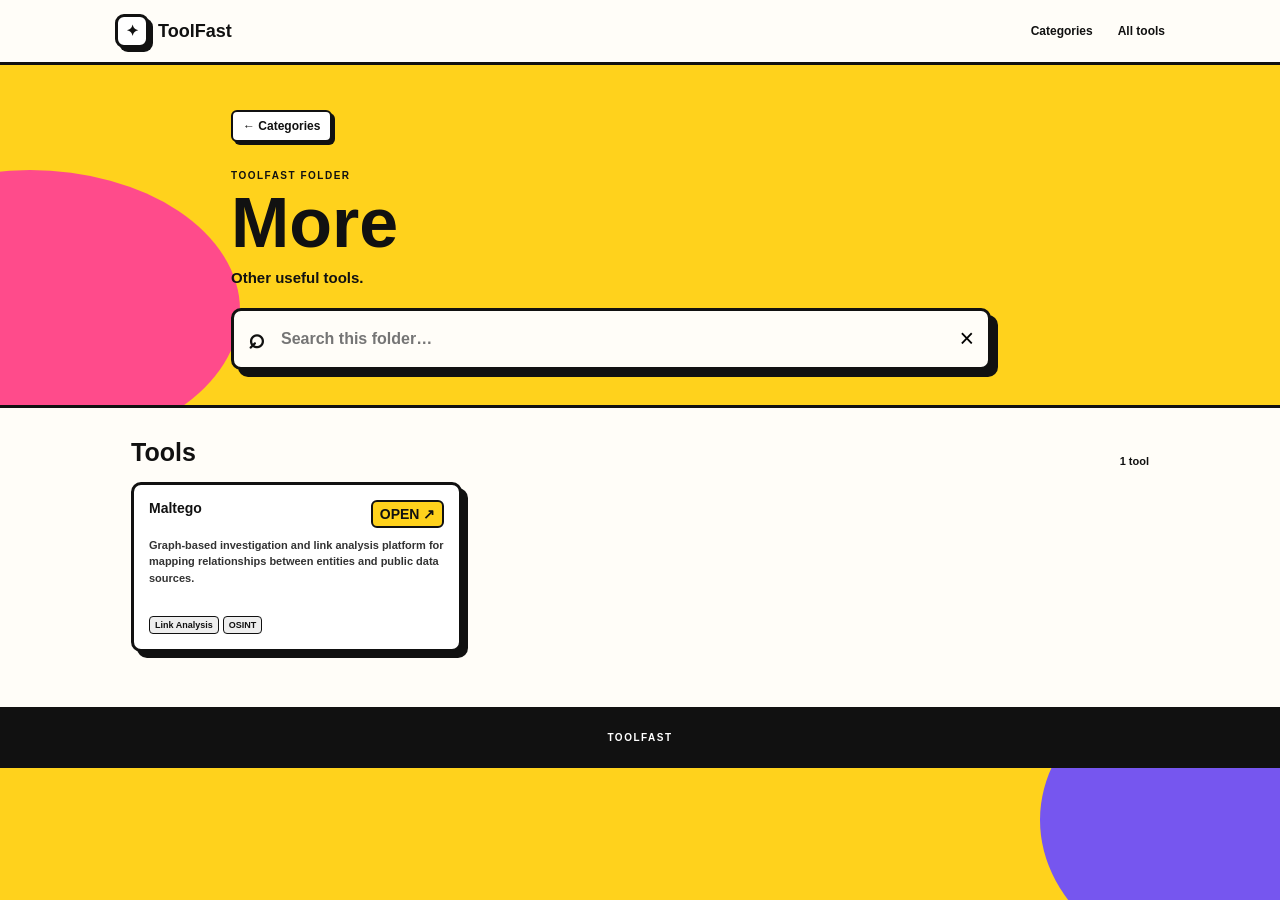
==== ai-tools.html @ 758dbca3 "Add direct AI Tools category page" ====
<!doctype html>
<html lang="en" data-category="AI Tools" data-color="#ff4b8b">
<head><meta charset="utf-8"><meta name="viewport" content="width=device-width,initial-scale=1"><meta name="theme-color" content="#ff4b8b"><title>ToolFast — AI Tools</title><link rel="stylesheet" href="styles.css"></head>
<body class="category-page" style="--folder-color:#ff4b8b">
<div class="bg pink"></div><div class="bg purple"></div>
<header><a class="brand" href="index.html"><span>✦</span><b>ToolFast</b></a><nav><a href="index.html#categories">Categories</a><a href="all-tools.html">All tools</a></nav><button id="menu" aria-label="Open menu">☰</button></header>
<main><section class="category-hero">
<a class="back" href="index.html#categories">← Categories</a><small>TOOLFAST FOLDER</small><h1 id="title">Loading…</h1><p id="desc"></p>
<div class="search"><b>⌕</b><input id="search" type="search" placeholder="Search this folder…"><button id="clear">×</button></div>
</section><section class="results"><div class="head"><h2>Tools</h2><span id="count">0 tools</span></div><div id="results" class="grid"></div><div id="empty" hidden><h3>No tools found</h3><p>Try another search.</p></div></section></main><footer>TOOLFAST</footer><script src="category.js"></script></body></html>
---- styles.css ----
*{box-sizing:border-box}html{scroll-behavior:smooth}:root{--y:#ffd21c;--p:#ff4b8b;--v:#7656ef;--g:#55d94b;--ink:#111;--paper:#fffdf8}body{margin:0;background:var(--y);color:var(--ink);font:600 15px Arial,sans-serif}.bg{position:fixed;z-index:-1;border-radius:50%;pointer-events:none}.pink{width:420px;height:280px;background:var(--p);left:-180px;top:170px}.purple{width:420px;height:320px;background:var(--v);right:-180px;bottom:-80px}header{height:65px;background:var(--paper);border-bottom:3px solid var(--ink);display:flex;align-items:center;justify-content:space-between;padding:0 max(16px,calc((100% - 1050px)/2));position:sticky;top:0;z-index:10}.brand{display:flex;gap:9px;align-items:center;text-decoration:none;color:#111}.brand span{display:grid;place-items:center;width:34px;height:34px;border:3px solid #111;border-radius:9px;box-shadow:4px 4px #111;background:#fff}.brand b{font-size:18px}nav{display:flex;gap:25px}nav a{color:#111;text-decoration:none;font-size:12px}header>button{display:none}.mobile-menu{display:none}.hero{max-width:850px;margin:auto;padding:60px 16px 40px}.hero small{font-size:10px;letter-spacing:.16em}.hero h1{font-size:clamp(48px,9vw,76px);line-height:.92;letter-spacing:-.06em;margin:10px 0 16px;font-weight:900}.hero mark{background:#111;color:#fff;padding:0 8px}.hero p{margin:0 0 24px}.search{height:62px;max-width:760px;background:var(--paper);border:3px solid #111;box-shadow:7px 7px #111;border-radius:10px;display:flex;align-items:center}.search>b{font-size:28px;padding:0 14px}.search input{flex:1;min-width:0;border:0;outline:0;background:none;font-size:16px;font-weight:600}.search button{border:0;background:none;font-size:25px;padding:0 14px}.quick{display:flex;gap:8px;flex-wrap:wrap;margin-top:15px}.quick button,.active-btn{background:var(--paper);border:2px solid #111;border-radius:7px;padding:7px 11px;box-shadow:3px 3px #111;font-size:11px}.quick button:active{transform:translate(2px,2px);box-shadow:1px 1px #111}#categories{max-width:1050px;margin:auto;padding:25px 16px 55px}.head{display:flex;justify-content:space-between;align-items:end;margin-bottom:15px}.head h2{margin:0;font-size:25px;font-weight:900}.head span{font-size:11px}.cats{display:grid;grid-template-columns:repeat(4,1fr);gap:12px}.cat{position:relative;text-align:left;background:var(--paper);border:3px solid #111;border-radius:11px;padding:13px;min-height:120px;box-shadow:6px 6px #111}.cat:before{content:"";position:absolute;left:8px;right:8px;top:-11px;height:14px;background:var(--c);border:3px solid #111;border-bottom:0;border-radius:8px 8px 0 0}.cat:hover{transform:translateY(-3px)}.ico{width:37px;height:37px;background:var(--c);border:2px solid #111;border-radius:7px;display:grid;place-items:center;box-shadow:3px 3px #111}.cat b{display:block;font-size:12px;margin-top:13px}.cat span{display:block;font-size:10px;color:#555;margin-top:3px}.results{background:var(--paper);border-top:3px solid #111;padding:30px max(16px,calc((100% - 1018px)/2)) 55px}.grid{display:grid;grid-template-columns:repeat(3,1fr);gap:12px}.tool{background:#fff;border:3px solid #111;border-radius:10px;padding:15px;min-height:170px;box-shadow:6px 6px #111;display:flex;flex-direction:column}.tooltop{display:flex;justify-content:space-between;gap:7px}.tool a{color:#111;text-decoration:none;font-weight:900;font-size:14px}.open{background:var(--y);border:2px solid #111;border-radius:6px;padding:4px 7px;font-size:9px}.tool p{font-size:11px;line-height:1.5;color:#333;margin:9px 0}.tags{margin-top:auto;display:flex;gap:4px;flex-wrap:wrap}.tag{font-size:9px;background:#eee;border:1px solid #111;border-radius:4px;padding:3px 5px}.active{margin:-5px 0 15px}.active-btn{background:#b7e92d}#empty{text-align:center;border:3px solid #111;padding:45px;background:#fff;box-shadow:6px 6px #111}#empty button{background:var(--y);border:2px solid #111;padding:8px;font-weight:800}footer{text-align:center;background:#111;color:#fff;padding:25px;font-size:10px;letter-spacing:.15em}@media(max-width:850px){.cats{grid-template-columns:repeat(3,1fr)}.grid{grid-template-columns:repeat(2,1fr)}}@media(max-width:620px){header{height:58px;position:sticky;padding:0 14px}nav{display:none}header>button{display:block;position:relative;z-index:12;background:#fff;border:3px solid #111;box-shadow:3px 3px #111;border-radius:7px;padding:7px 10px}.mobile-menu{position:absolute;right:14px;top:64px;background:var(--paper);border:3px solid #111;box-shadow:5px 5px #111;border-radius:9px;padding:8px;display:none;flex-direction:column;gap:2px;min-width:150px;z-index:30}.mobile-menu.open{display:flex}.mobile-menu a{padding:10px;color:#111;text-decoration:none;font-size:13px;border-radius:5px}.mobile-menu a:active{background:var(--y)}.hero{padding:45px 14px 34px}.hero h1{font-size:48px}.hero p{font-size:13px}.search{height:57px}.search input{font-size:14px}.quick{gap:6px}#categories{padding:23px 14px 45px}.cats{grid-template-columns:repeat(2,1fr);gap:11px}.loading{grid-column:1/-1;text-align:center;padding:35px;background:var(--paper);border:3px solid #111;box-shadow:5px 5px #111;border-radius:10px;font-size:13px}.cat{min-height:108px;padding:11px;box-shadow:5px 5px #111}.cat b{font-size:11px;margin-top:11px}.results{padding:25px 14px 45px}.grid{grid-template-columns:1fr;gap:12px}.tool{min-height:150px}.bg{opacity:.8}.pink{width:250px;height:180px;left:-150px}.purple{width:250px;height:200px;right:-150px}}@media(max-width:370px){.cats{grid-template-columns:1fr}.hero h1{font-size:43px}}.cat{display:block;color:inherit;text-decoration:none;cursor:pointer}.category-hero{max-width:850px;margin:auto;padding:45px 16px 35px}.back{display:inline-block;color:#111;text-decoration:none;font-size:12px;margin-bottom:28px;border:2px solid #111;padding:7px 10px;background:#fff;box-shadow:3px 3px #111;border-radius:6px}.category-hero small{display:block;font-size:10px;letter-spacing:.15em}.category-hero h1{font-size:clamp(42px,8vw,70px);line-height:.95;margin:9px 0 12px;font-weight:900}.category-hero p{margin:0 0 22px}@media(max-width:620px){.category-hero{padding:35px 14px 28px}.category-hero h1{font-size:45px}}
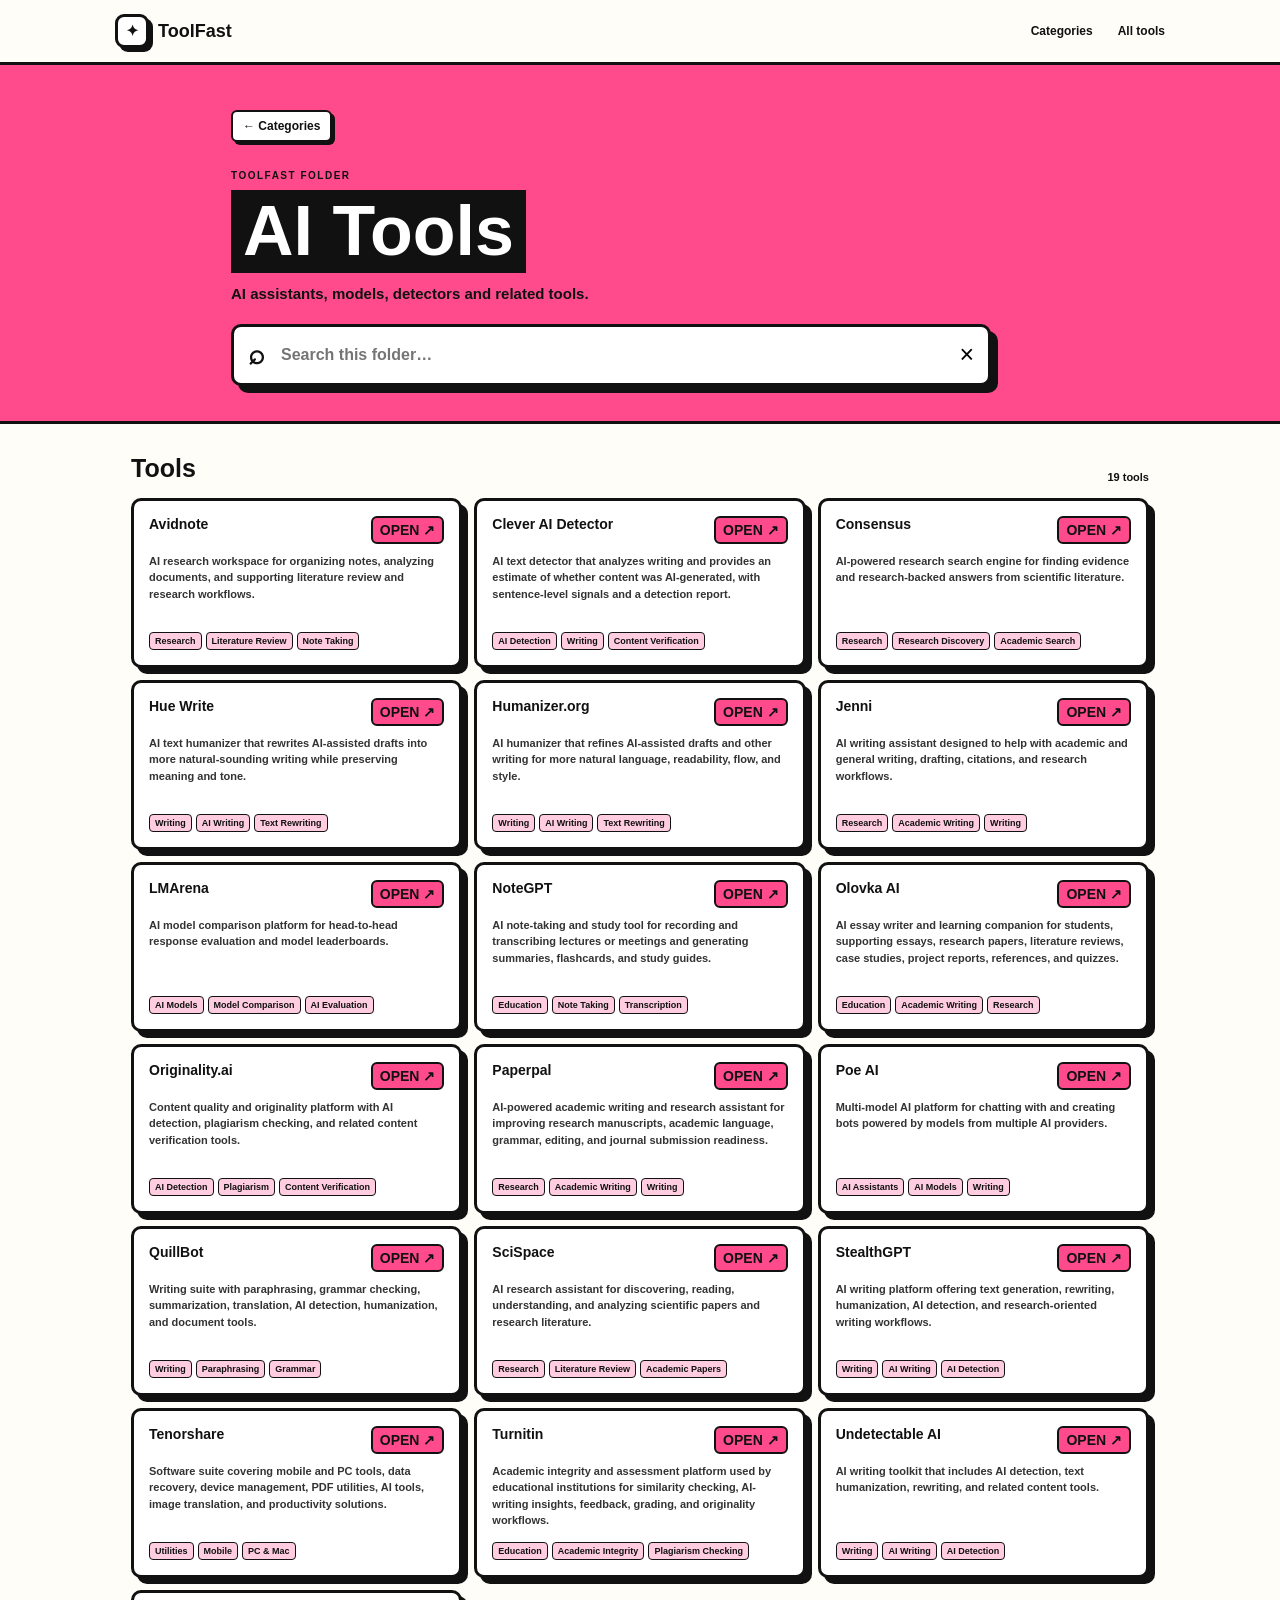
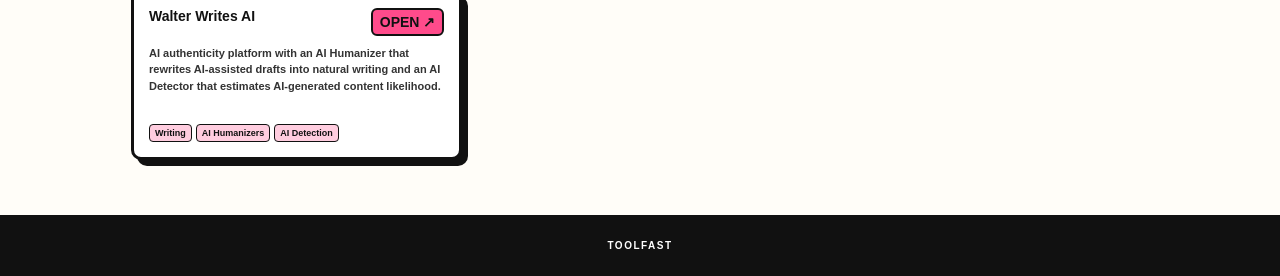
==== commit 151972a9: "Refresh category script cache" ====
--- a/ai-tools.html
+++ b/ai-tools.html
@@ -7,4 +7,4 @@
 <main><section class="category-hero">
 <a class="back" href="index.html#categories">← Categories</a><small>TOOLFAST FOLDER</small><h1 id="title">Loading…</h1><p id="desc"></p>
 <div class="search"><b>⌕</b><input id="search" type="search" placeholder="Search this folder…"><button id="clear">×</button></div>
-</section><section class="results"><div class="head"><h2>Tools</h2><span id="count">0 tools</span></div><div id="results" class="grid"></div><div id="empty" hidden><h3>No tools found</h3><p>Try another search.</p></div></section></main><footer>TOOLFAST</footer><script src="category.js"></script></body></html>+</section><section class="results"><div class="head"><h2>Tools</h2><span id="count">0 tools</span></div><div id="results" class="grid"></div><div id="empty" hidden><h3>No tools found</h3><p>Try another search.</p></div></section></main><footer>TOOLFAST</footer><script src="category.js?v=20260920"></script></body></html>
--- a/styles.css
+++ b/styles.css
@@ -1 +1,12 @@
-*{box-sizing:border-box}html{scroll-behavior:smooth}:root{--y:#ffd21c;--p:#ff4b8b;--v:#7656ef;--g:#55d94b;--ink:#111;--paper:#fffdf8}body{margin:0;background:var(--y);color:var(--ink);font:600 15px Arial,sans-serif}.bg{position:fixed;z-index:-1;border-radius:50%;pointer-events:none}.pink{width:420px;height:280px;background:var(--p);left:-180px;top:170px}.purple{width:420px;height:320px;background:var(--v);right:-180px;bottom:-80px}header{height:65px;background:var(--paper);border-bottom:3px solid var(--ink);display:flex;align-items:center;justify-content:space-between;padding:0 max(16px,calc((100% - 1050px)/2));position:sticky;top:0;z-index:10}.brand{display:flex;gap:9px;align-items:center;text-decoration:none;color:#111}.brand span{display:grid;place-items:center;width:34px;height:34px;border:3px solid #111;border-radius:9px;box-shadow:4px 4px #111;background:#fff}.brand b{font-size:18px}nav{display:flex;gap:25px}nav a{color:#111;text-decoration:none;font-size:12px}header>button{display:none}.mobile-menu{display:none}.hero{max-width:850px;margin:auto;padding:60px 16px 40px}.hero small{font-size:10px;letter-spacing:.16em}.hero h1{font-size:clamp(48px,9vw,76px);line-height:.92;letter-spacing:-.06em;margin:10px 0 16px;font-weight:900}.hero mark{background:#111;color:#fff;padding:0 8px}.hero p{margin:0 0 24px}.search{height:62px;max-width:760px;background:var(--paper);border:3px solid #111;box-shadow:7px 7px #111;border-radius:10px;display:flex;align-items:center}.search>b{font-size:28px;padding:0 14px}.search input{flex:1;min-width:0;border:0;outline:0;background:none;font-size:16px;font-weight:600}.search button{border:0;background:none;font-size:25px;padding:0 14px}.quick{display:flex;gap:8px;flex-wrap:wrap;margin-top:15px}.quick button,.active-btn{background:var(--paper);border:2px solid #111;border-radius:7px;padding:7px 11px;box-shadow:3px 3px #111;font-size:11px}.quick button:active{transform:translate(2px,2px);box-shadow:1px 1px #111}#categories{max-width:1050px;margin:auto;padding:25px 16px 55px}.head{display:flex;justify-content:space-between;align-items:end;margin-bottom:15px}.head h2{margin:0;font-size:25px;font-weight:900}.head span{font-size:11px}.cats{display:grid;grid-template-columns:repeat(4,1fr);gap:12px}.cat{position:relative;text-align:left;background:var(--paper);border:3px solid #111;border-radius:11px;padding:13px;min-height:120px;box-shadow:6px 6px #111}.cat:before{content:"";position:absolute;left:8px;right:8px;top:-11px;height:14px;background:var(--c);border:3px solid #111;border-bottom:0;border-radius:8px 8px 0 0}.cat:hover{transform:translateY(-3px)}.ico{width:37px;height:37px;background:var(--c);border:2px solid #111;border-radius:7px;display:grid;place-items:center;box-shadow:3px 3px #111}.cat b{display:block;font-size:12px;margin-top:13px}.cat span{display:block;font-size:10px;color:#555;margin-top:3px}.results{background:var(--paper);border-top:3px solid #111;padding:30px max(16px,calc((100% - 1018px)/2)) 55px}.grid{display:grid;grid-template-columns:repeat(3,1fr);gap:12px}.tool{background:#fff;border:3px solid #111;border-radius:10px;padding:15px;min-height:170px;box-shadow:6px 6px #111;display:flex;flex-direction:column}.tooltop{display:flex;justify-content:space-between;gap:7px}.tool a{color:#111;text-decoration:none;font-weight:900;font-size:14px}.open{background:var(--y);border:2px solid #111;border-radius:6px;padding:4px 7px;font-size:9px}.tool p{font-size:11px;line-height:1.5;color:#333;margin:9px 0}.tags{margin-top:auto;display:flex;gap:4px;flex-wrap:wrap}.tag{font-size:9px;background:#eee;border:1px solid #111;border-radius:4px;padding:3px 5px}.active{margin:-5px 0 15px}.active-btn{background:#b7e92d}#empty{text-align:center;border:3px solid #111;padding:45px;background:#fff;box-shadow:6px 6px #111}#empty button{background:var(--y);border:2px solid #111;padding:8px;font-weight:800}footer{text-align:center;background:#111;color:#fff;padding:25px;font-size:10px;letter-spacing:.15em}@media(max-width:850px){.cats{grid-template-columns:repeat(3,1fr)}.grid{grid-template-columns:repeat(2,1fr)}}@media(max-width:620px){header{height:58px;position:sticky;padding:0 14px}nav{display:none}header>button{display:block;position:relative;z-index:12;background:#fff;border:3px solid #111;box-shadow:3px 3px #111;border-radius:7px;padding:7px 10px}.mobile-menu{position:absolute;right:14px;top:64px;background:var(--paper);border:3px solid #111;box-shadow:5px 5px #111;border-radius:9px;padding:8px;display:none;flex-direction:column;gap:2px;min-width:150px;z-index:30}.mobile-menu.open{display:flex}.mobile-menu a{padding:10px;color:#111;text-decoration:none;font-size:13px;border-radius:5px}.mobile-menu a:active{background:var(--y)}.hero{padding:45px 14px 34px}.hero h1{font-size:48px}.hero p{font-size:13px}.search{height:57px}.search input{font-size:14px}.quick{gap:6px}#categories{padding:23px 14px 45px}.cats{grid-template-columns:repeat(2,1fr);gap:11px}.loading{grid-column:1/-1;text-align:center;padding:35px;background:var(--paper);border:3px solid #111;box-shadow:5px 5px #111;border-radius:10px;font-size:13px}.cat{min-height:108px;padding:11px;box-shadow:5px 5px #111}.cat b{font-size:11px;margin-top:11px}.results{padding:25px 14px 45px}.grid{grid-template-columns:1fr;gap:12px}.tool{min-height:150px}.bg{opacity:.8}.pink{width:250px;height:180px;left:-150px}.purple{width:250px;height:200px;right:-150px}}@media(max-width:370px){.cats{grid-template-columns:1fr}.hero h1{font-size:43px}}.cat{display:block;color:inherit;text-decoration:none;cursor:pointer}.category-hero{max-width:850px;margin:auto;padding:45px 16px 35px}.back{display:inline-block;color:#111;text-decoration:none;font-size:12px;margin-bottom:28px;border:2px solid #111;padding:7px 10px;background:#fff;box-shadow:3px 3px #111;border-radius:6px}.category-hero small{display:block;font-size:10px;letter-spacing:.15em}.category-hero h1{font-size:clamp(42px,8vw,70px);line-height:.95;margin:9px 0 12px;font-weight:900}.category-hero p{margin:0 0 22px}@media(max-width:620px){.category-hero{padding:35px 14px 28px}.category-hero h1{font-size:45px}}+*{box-sizing:border-box}html{scroll-behavior:smooth}:root{--y:#ffd21c;--p:#ff4b8b;--v:#7656ef;--g:#55d94b;--ink:#111;--paper:#fffdf8}body{margin:0;background:var(--y);color:var(--ink);font:600 15px Arial,sans-serif}.bg{position:fixed;z-index:-1;border-radius:50%;pointer-events:none}.pink{width:420px;height:280px;background:var(--p);left:-180px;top:170px}.purple{width:420px;height:320px;background:var(--v);right:-180px;bottom:-80px}header{height:65px;background:var(--paper);border-bottom:3px solid var(--ink);display:flex;align-items:center;justify-content:space-between;padding:0 max(16px,calc((100% - 1050px)/2));position:sticky;top:0;z-index:10}.brand{display:flex;gap:9px;align-items:center;text-decoration:none;color:#111}.brand span{display:grid;place-items:center;width:34px;height:34px;border:3px solid #111;border-radius:9px;box-shadow:4px 4px #111;background:#fff}.brand b{font-size:18px}nav{display:flex;gap:25px}nav a{color:#111;text-decoration:none;font-size:12px}header>button{display:none}.mobile-menu{display:none}.hero{max-width:850px;margin:auto;padding:60px 16px 40px}.hero small{font-size:10px;letter-spacing:.16em}.hero h1{font-size:clamp(48px,9vw,76px);line-height:.92;letter-spacing:-.06em;margin:10px 0 16px;font-weight:900}.hero mark{background:#111;color:#fff;padding:0 8px}.hero p{margin:0 0 24px}.search{height:62px;max-width:760px;background:var(--paper);border:3px solid #111;box-shadow:7px 7px #111;border-radius:10px;display:flex;align-items:center}.search>b{font-size:28px;padding:0 14px}.search input{flex:1;min-width:0;border:0;outline:0;background:none;font-size:16px;font-weight:600}.search button{border:0;background:none;font-size:25px;padding:0 14px}.quick{display:flex;gap:8px;flex-wrap:wrap;margin-top:15px}.quick button,.active-btn{background:var(--paper);border:2px solid #111;border-radius:7px;padding:7px 11px;box-shadow:3px 3px #111;font-size:11px}.quick button:active{transform:translate(2px,2px);box-shadow:1px 1px #111}#categories{max-width:1050px;margin:auto;padding:25px 16px 55px}.head{display:flex;justify-content:space-between;align-items:end;margin-bottom:15px}.head h2{margin:0;font-size:25px;font-weight:900}.head span{font-size:11px}.cats{display:grid;grid-template-columns:repeat(4,1fr);gap:12px}.cat{position:relative;text-align:left;background:var(--paper);border:3px solid #111;border-radius:11px;padding:13px;min-height:120px;box-shadow:6px 6px #111}.cat:before{content:"";position:absolute;left:8px;right:8px;top:-11px;height:14px;background:var(--c);border:3px solid #111;border-bottom:0;border-radius:8px 8px 0 0}.cat:hover{transform:translateY(-3px)}.ico{width:37px;height:37px;background:var(--c);border:2px solid #111;border-radius:7px;display:grid;place-items:center;box-shadow:3px 3px #111}.cat b{display:block;font-size:12px;margin-top:13px}.cat span{display:block;font-size:10px;color:#555;margin-top:3px}.results{background:var(--paper);border-top:3px solid #111;padding:30px max(16px,calc((100% - 1018px)/2)) 55px}.grid{display:grid;grid-template-columns:repeat(3,1fr);gap:12px}.tool{background:#fff;border:3px solid #111;border-radius:10px;padding:15px;min-height:170px;box-shadow:6px 6px #111;display:flex;flex-direction:column}.tooltop{display:flex;justify-content:space-between;gap:7px}.tool a{color:#111;text-decoration:none;font-weight:900;font-size:14px}.open{background:var(--y);border:2px solid #111;border-radius:6px;padding:4px 7px;font-size:9px}.tool p{font-size:11px;line-height:1.5;color:#333;margin:9px 0}.tags{margin-top:auto;display:flex;gap:4px;flex-wrap:wrap}.tag{font-size:9px;background:#eee;border:1px solid #111;border-radius:4px;padding:3px 5px}.active{margin:-5px 0 15px}.active-btn{background:#b7e92d}#empty{text-align:center;border:3px solid #111;padding:45px;background:#fff;box-shadow:6px 6px #111}#empty button{background:var(--y);border:2px solid #111;padding:8px;font-weight:800}footer{text-align:center;background:#111;color:#fff;padding:25px;font-size:10px;letter-spacing:.15em}@media(max-width:850px){.cats{grid-template-columns:repeat(3,1fr)}.grid{grid-template-columns:repeat(2,1fr)}}@media(max-width:620px){header{height:58px;position:sticky;padding:0 14px}nav{display:none}header>button{display:block;position:relative;z-index:12;background:#fff;border:3px solid #111;box-shadow:3px 3px #111;border-radius:7px;padding:7px 10px}.mobile-menu{position:absolute;right:14px;top:64px;background:var(--paper);border:3px solid #111;box-shadow:5px 5px #111;border-radius:9px;padding:8px;display:none;flex-direction:column;gap:2px;min-width:150px;z-index:30}.mobile-menu.open{display:flex}.mobile-menu a{padding:10px;color:#111;text-decoration:none;font-size:13px;border-radius:5px}.mobile-menu a:active{background:var(--y)}.hero{padding:45px 14px 34px}.hero h1{font-size:48px}.hero p{font-size:13px}.search{height:57px}.search input{font-size:14px}.quick{gap:6px}#categories{padding:23px 14px 45px}.cats{grid-template-columns:repeat(2,1fr);gap:11px}.loading{grid-column:1/-1;text-align:center;padding:35px;background:var(--paper);border:3px solid #111;box-shadow:5px 5px #111;border-radius:10px;font-size:13px}.cat{min-height:108px;padding:11px;box-shadow:5px 5px #111}.cat b{font-size:11px;margin-top:11px}.results{padding:25px 14px 45px}.grid{grid-template-columns:1fr;gap:12px}.tool{min-height:150px}.bg{opacity:.8}.pink{width:250px;height:180px;left:-150px}.purple{width:250px;height:200px;right:-150px}}@media(max-width:370px){.cats{grid-template-columns:1fr}.hero h1{font-size:43px}}.cat{display:block;color:inherit;text-decoration:none;cursor:pointer}.category-hero{max-width:850px;margin:auto;padding:45px 16px 35px}.back{display:inline-block;color:#111;text-decoration:none;font-size:12px;margin-bottom:28px;border:2px solid #111;padding:7px 10px;background:#fff;box-shadow:3px 3px #111;border-radius:6px}.category-hero small{display:block;font-size:10px;letter-spacing:.15em}.category-hero h1{font-size:clamp(42px,8vw,70px);line-height:.95;margin:9px 0 12px;font-weight:900}.category-hero p{margin:0 0 22px}@media(max-width:620px){.category-hero{padding:35px 14px 28px}.category-hero h1{font-size:45px}}
+/* Direct folder pages */
+.category-page{background:var(--folder-color,#ffd21c)}
+.category-page .bg.pink{background:var(--folder-color,#ffd21c)}
+.category-page .bg.purple{background:color-mix(in srgb,var(--folder-color,#ffd21c) 65%,#fff)}
+.category-page .category-hero{background:transparent}
+.category-page .category-hero h1{display:inline-block;background:#111;color:#fff;padding:8px 12px;box-decoration-break:clone;-webkit-box-decoration-break:clone}
+.category-page .search{background:#fff}
+.category-page .open{background:var(--folder-color,#ffd21c)}
+.category-page .tag{background:color-mix(in srgb,var(--folder-color,#ffd21c) 28%,#fff)}
+.category-page .results{background:var(--paper)}
+.category-page .back{background:#fff}
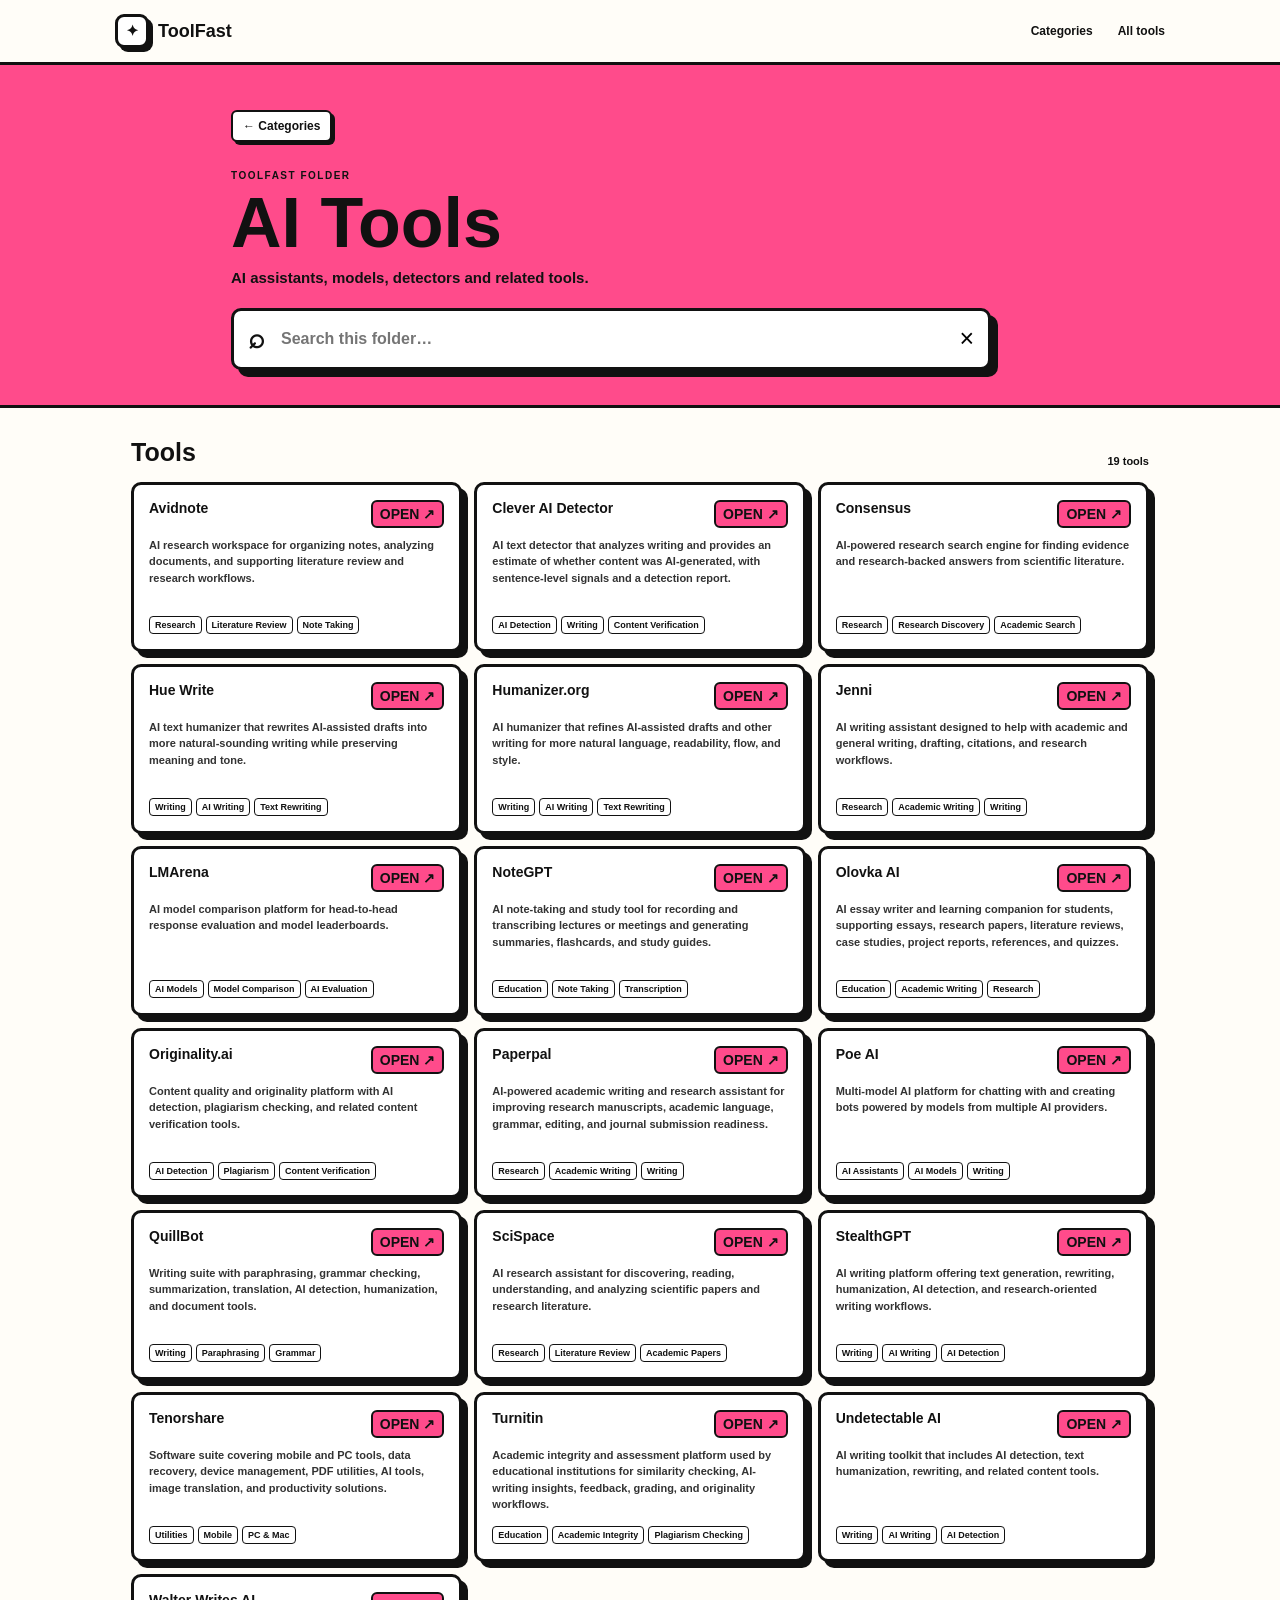
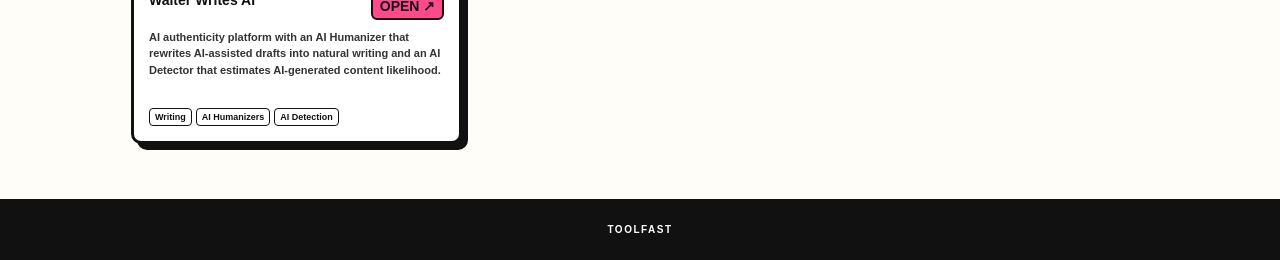
==== commit af19b2f0: "Force refresh category page styles" ====
--- a/ai-tools.html
+++ b/ai-tools.html
@@ -1,6 +1,6 @@
 <!doctype html>
 <html lang="en" data-category="AI Tools" data-color="#ff4b8b">
-<head><meta charset="utf-8"><meta name="viewport" content="width=device-width,initial-scale=1"><meta name="theme-color" content="#ff4b8b"><title>ToolFast — AI Tools</title><link rel="stylesheet" href="styles.css"></head>
+<head><meta charset="utf-8"><meta name="viewport" content="width=device-width,initial-scale=1"><meta name="theme-color" content="#ff4b8b"><title>ToolFast — AI Tools</title><link rel="stylesheet" href="styles.css?v=20260920-2"></head>
 <body class="category-page" style="--folder-color:#ff4b8b">
 <div class="bg pink"></div><div class="bg purple"></div>
 <header><a class="brand" href="index.html"><span>✦</span><b>ToolFast</b></a><nav><a href="index.html#categories">Categories</a><a href="all-tools.html">All tools</a></nav><button id="menu" aria-label="Open menu">☰</button></header>
--- a/styles.css
+++ b/styles.css
@@ -1,12 +1,36 @@
 *{box-sizing:border-box}html{scroll-behavior:smooth}:root{--y:#ffd21c;--p:#ff4b8b;--v:#7656ef;--g:#55d94b;--ink:#111;--paper:#fffdf8}body{margin:0;background:var(--y);color:var(--ink);font:600 15px Arial,sans-serif}.bg{position:fixed;z-index:-1;border-radius:50%;pointer-events:none}.pink{width:420px;height:280px;background:var(--p);left:-180px;top:170px}.purple{width:420px;height:320px;background:var(--v);right:-180px;bottom:-80px}header{height:65px;background:var(--paper);border-bottom:3px solid var(--ink);display:flex;align-items:center;justify-content:space-between;padding:0 max(16px,calc((100% - 1050px)/2));position:sticky;top:0;z-index:10}.brand{display:flex;gap:9px;align-items:center;text-decoration:none;color:#111}.brand span{display:grid;place-items:center;width:34px;height:34px;border:3px solid #111;border-radius:9px;box-shadow:4px 4px #111;background:#fff}.brand b{font-size:18px}nav{display:flex;gap:25px}nav a{color:#111;text-decoration:none;font-size:12px}header>button{display:none}.mobile-menu{display:none}.hero{max-width:850px;margin:auto;padding:60px 16px 40px}.hero small{font-size:10px;letter-spacing:.16em}.hero h1{font-size:clamp(48px,9vw,76px);line-height:.92;letter-spacing:-.06em;margin:10px 0 16px;font-weight:900}.hero mark{background:#111;color:#fff;padding:0 8px}.hero p{margin:0 0 24px}.search{height:62px;max-width:760px;background:var(--paper);border:3px solid #111;box-shadow:7px 7px #111;border-radius:10px;display:flex;align-items:center}.search>b{font-size:28px;padding:0 14px}.search input{flex:1;min-width:0;border:0;outline:0;background:none;font-size:16px;font-weight:600}.search button{border:0;background:none;font-size:25px;padding:0 14px}.quick{display:flex;gap:8px;flex-wrap:wrap;margin-top:15px}.quick button,.active-btn{background:var(--paper);border:2px solid #111;border-radius:7px;padding:7px 11px;box-shadow:3px 3px #111;font-size:11px}.quick button:active{transform:translate(2px,2px);box-shadow:1px 1px #111}#categories{max-width:1050px;margin:auto;padding:25px 16px 55px}.head{display:flex;justify-content:space-between;align-items:end;margin-bottom:15px}.head h2{margin:0;font-size:25px;font-weight:900}.head span{font-size:11px}.cats{display:grid;grid-template-columns:repeat(4,1fr);gap:12px}.cat{position:relative;text-align:left;background:var(--paper);border:3px solid #111;border-radius:11px;padding:13px;min-height:120px;box-shadow:6px 6px #111}.cat:before{content:"";position:absolute;left:8px;right:8px;top:-11px;height:14px;background:var(--c);border:3px solid #111;border-bottom:0;border-radius:8px 8px 0 0}.cat:hover{transform:translateY(-3px)}.ico{width:37px;height:37px;background:var(--c);border:2px solid #111;border-radius:7px;display:grid;place-items:center;box-shadow:3px 3px #111}.cat b{display:block;font-size:12px;margin-top:13px}.cat span{display:block;font-size:10px;color:#555;margin-top:3px}.results{background:var(--paper);border-top:3px solid #111;padding:30px max(16px,calc((100% - 1018px)/2)) 55px}.grid{display:grid;grid-template-columns:repeat(3,1fr);gap:12px}.tool{background:#fff;border:3px solid #111;border-radius:10px;padding:15px;min-height:170px;box-shadow:6px 6px #111;display:flex;flex-direction:column}.tooltop{display:flex;justify-content:space-between;gap:7px}.tool a{color:#111;text-decoration:none;font-weight:900;font-size:14px}.open{background:var(--y);border:2px solid #111;border-radius:6px;padding:4px 7px;font-size:9px}.tool p{font-size:11px;line-height:1.5;color:#333;margin:9px 0}.tags{margin-top:auto;display:flex;gap:4px;flex-wrap:wrap}.tag{font-size:9px;background:#eee;border:1px solid #111;border-radius:4px;padding:3px 5px}.active{margin:-5px 0 15px}.active-btn{background:#b7e92d}#empty{text-align:center;border:3px solid #111;padding:45px;background:#fff;box-shadow:6px 6px #111}#empty button{background:var(--y);border:2px solid #111;padding:8px;font-weight:800}footer{text-align:center;background:#111;color:#fff;padding:25px;font-size:10px;letter-spacing:.15em}@media(max-width:850px){.cats{grid-template-columns:repeat(3,1fr)}.grid{grid-template-columns:repeat(2,1fr)}}@media(max-width:620px){header{height:58px;position:sticky;padding:0 14px}nav{display:none}header>button{display:block;position:relative;z-index:12;background:#fff;border:3px solid #111;box-shadow:3px 3px #111;border-radius:7px;padding:7px 10px}.mobile-menu{position:absolute;right:14px;top:64px;background:var(--paper);border:3px solid #111;box-shadow:5px 5px #111;border-radius:9px;padding:8px;display:none;flex-direction:column;gap:2px;min-width:150px;z-index:30}.mobile-menu.open{display:flex}.mobile-menu a{padding:10px;color:#111;text-decoration:none;font-size:13px;border-radius:5px}.mobile-menu a:active{background:var(--y)}.hero{padding:45px 14px 34px}.hero h1{font-size:48px}.hero p{font-size:13px}.search{height:57px}.search input{font-size:14px}.quick{gap:6px}#categories{padding:23px 14px 45px}.cats{grid-template-columns:repeat(2,1fr);gap:11px}.loading{grid-column:1/-1;text-align:center;padding:35px;background:var(--paper);border:3px solid #111;box-shadow:5px 5px #111;border-radius:10px;font-size:13px}.cat{min-height:108px;padding:11px;box-shadow:5px 5px #111}.cat b{font-size:11px;margin-top:11px}.results{padding:25px 14px 45px}.grid{grid-template-columns:1fr;gap:12px}.tool{min-height:150px}.bg{opacity:.8}.pink{width:250px;height:180px;left:-150px}.purple{width:250px;height:200px;right:-150px}}@media(max-width:370px){.cats{grid-template-columns:1fr}.hero h1{font-size:43px}}.cat{display:block;color:inherit;text-decoration:none;cursor:pointer}.category-hero{max-width:850px;margin:auto;padding:45px 16px 35px}.back{display:inline-block;color:#111;text-decoration:none;font-size:12px;margin-bottom:28px;border:2px solid #111;padding:7px 10px;background:#fff;box-shadow:3px 3px #111;border-radius:6px}.category-hero small{display:block;font-size:10px;letter-spacing:.15em}.category-hero h1{font-size:clamp(42px,8vw,70px);line-height:.95;margin:9px 0 12px;font-weight:900}.category-hero p{margin:0 0 22px}@media(max-width:620px){.category-hero{padding:35px 14px 28px}.category-hero h1{font-size:45px}}
 /* Direct folder pages */
-.category-page{background:var(--folder-color,#ffd21c)}
-.category-page .bg.pink{background:var(--folder-color,#ffd21c)}
-.category-page .bg.purple{background:color-mix(in srgb,var(--folder-color,#ffd21c) 65%,#fff)}
-.category-page .category-hero{background:transparent}
-.category-page .category-hero h1{display:inline-block;background:#111;color:#fff;padding:8px 12px;box-decoration-break:clone;-webkit-box-decoration-break:clone}
-.category-page .search{background:#fff}
-.category-page .open{background:var(--folder-color,#ffd21c)}
-.category-page .tag{background:color-mix(in srgb,var(--folder-color,#ffd21c) 28%,#fff)}
-.category-page .results{background:var(--paper)}
-.category-page .back{background:#fff}
+.category-page{
+  background:var(--folder-color,#ffd21c);
+  min-height:100vh;
+}
+.category-page .bg.pink,
+.category-page .bg.purple{
+  display:none;
+}
+.category-page .category-hero{
+  background:var(--folder-color,#ffd21c);
+}
+.category-page .category-hero h1{
+  display:inline-block;
+  background:transparent;
+  color:#111;
+  padding:0;
+  box-decoration-break:initial;
+  -webkit-box-decoration-break:initial;
+}
+.category-page .search{
+  background:#fff;
+}
+.category-page .open{
+  background:var(--folder-color,#ffd21c);
+}
+.category-page .tag{
+  background:#fff;
+}
+.category-page .results{
+  background:var(--paper);
+}
+.category-page .back{
+  background:#fff;
+}
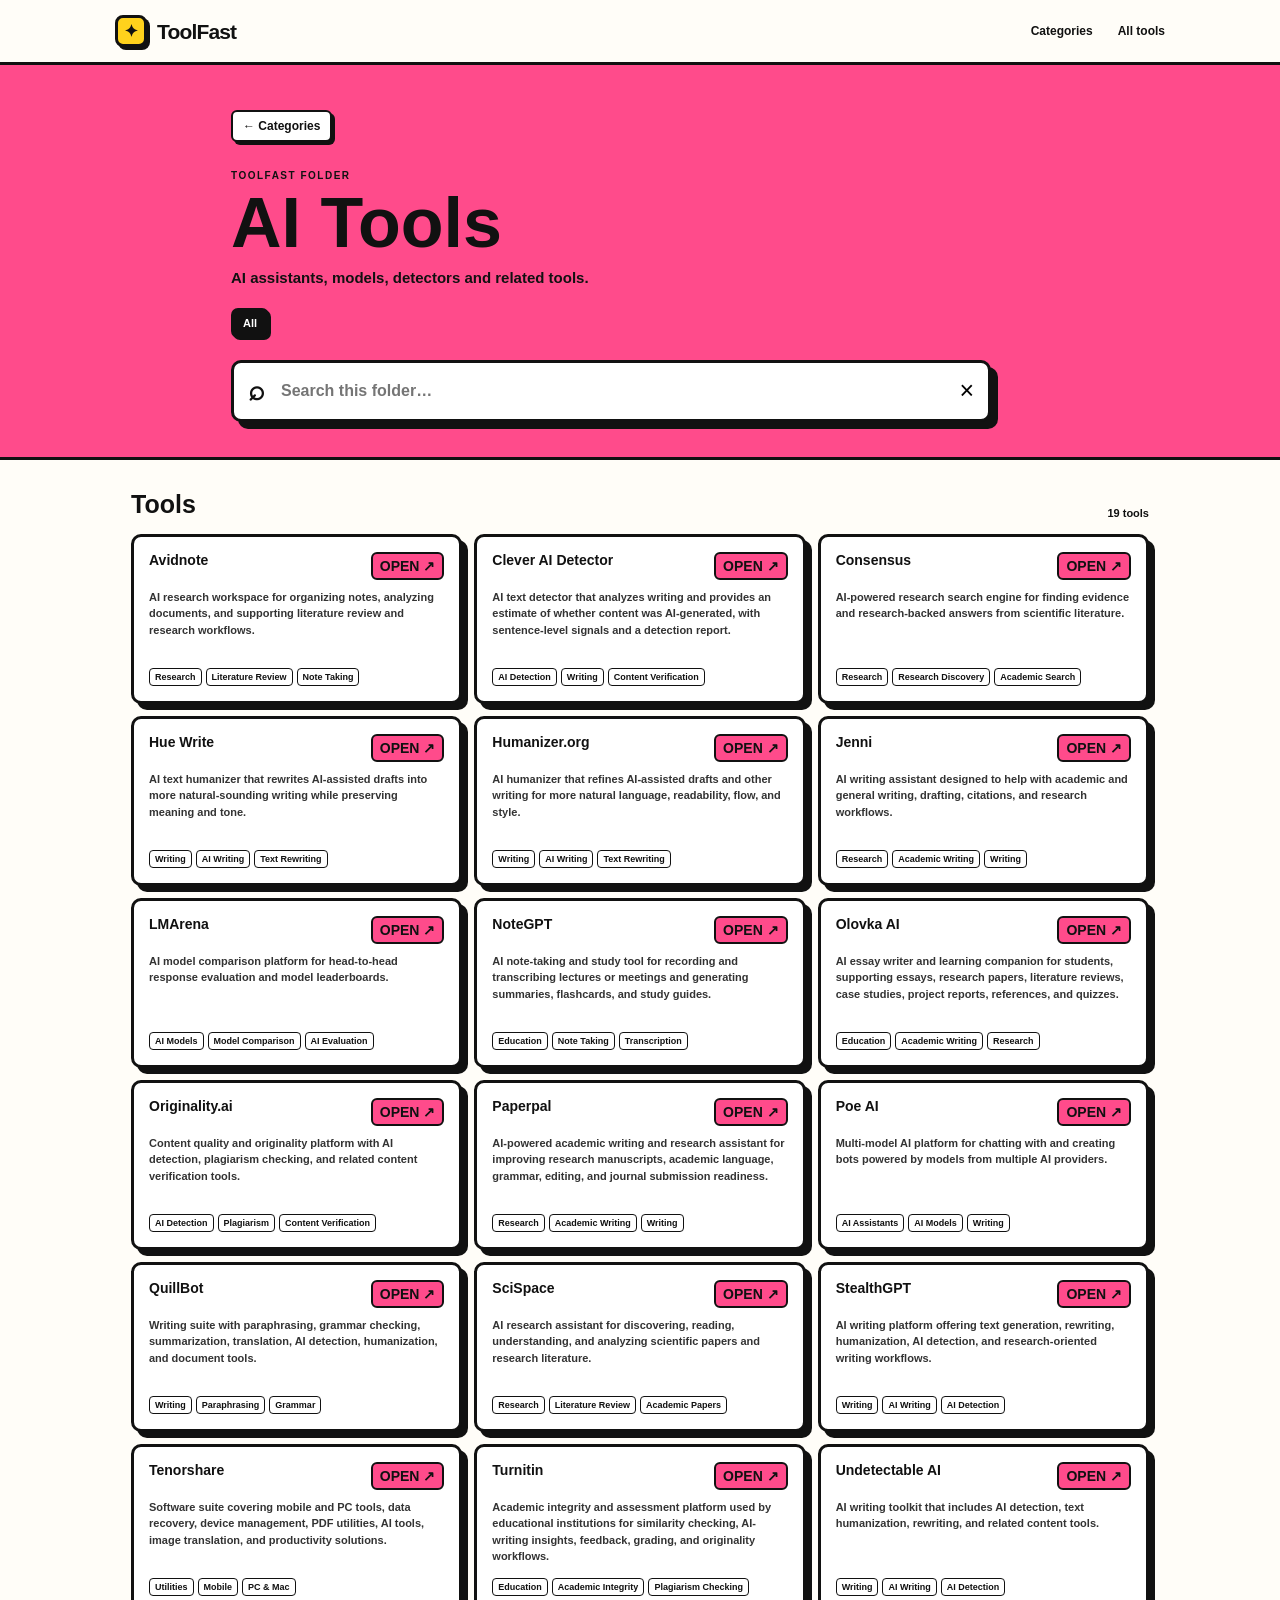
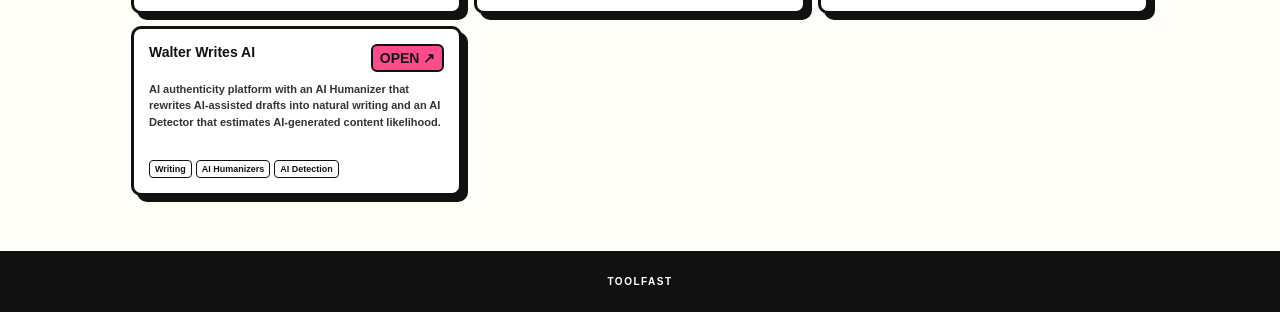
==== commit 87b2e7f4: "Refresh search and subcategory assets" ====
--- a/ai-tools.html
+++ b/ai-tools.html
@@ -1,10 +1,10 @@
 <!doctype html>
 <html lang="en" data-category="AI Tools" data-color="#ff4b8b">
-<head><meta charset="utf-8"><meta name="viewport" content="width=device-width,initial-scale=1"><meta name="theme-color" content="#ff4b8b"><title>ToolFast — AI Tools</title><link rel="stylesheet" href="styles.css?v=20260920-2"></head>
-<body class="category-page" style="--folder-color:#ff4b8b">
+<head><meta charset="utf-8"><meta name="viewport" content="width=device-width,initial-scale=1"><meta name="theme-color" content="#ff4b8b"><title>ToolFast — AI Tools</title><link rel="stylesheet" href="styles.css?v=20260920-5"></head>
+<body class="category-page" style="--folder-color:#ff4b8b;background:#ff4b8b">
 <div class="bg pink"></div><div class="bg purple"></div>
 <header><a class="brand" href="index.html"><span>✦</span><b>ToolFast</b></a><nav><a href="index.html#categories">Categories</a><a href="all-tools.html">All tools</a></nav><button id="menu" aria-label="Open menu">☰</button></header>
-<main><section class="category-hero">
+<main><section class="category-hero" style="background:#ff4b8b">
 <a class="back" href="index.html#categories">← Categories</a><small>TOOLFAST FOLDER</small><h1 id="title">Loading…</h1><p id="desc"></p>
 <div class="search"><b>⌕</b><input id="search" type="search" placeholder="Search this folder…"><button id="clear">×</button></div>
-</section><section class="results"><div class="head"><h2>Tools</h2><span id="count">0 tools</span></div><div id="results" class="grid"></div><div id="empty" hidden><h3>No tools found</h3><p>Try another search.</p></div></section></main><footer>TOOLFAST</footer><script src="category.js?v=20260920"></script></body></html>+</section><section class="results"><div class="head"><h2>Tools</h2><span id="count">0 tools</span></div><div id="results" class="grid"></div><div id="empty" hidden><h3>No tools found</h3><p>Try another search.</p></div></section></main><footer>TOOLFAST</footer><script src="category.js?v=20260920-1"></script></body></html>
--- a/styles.css
+++ b/styles.css
@@ -1,4 +1,4 @@
-*{box-sizing:border-box}html{scroll-behavior:smooth}:root{--y:#ffd21c;--p:#ff4b8b;--v:#7656ef;--g:#55d94b;--ink:#111;--paper:#fffdf8}body{margin:0;background:var(--y);color:var(--ink);font:600 15px Arial,sans-serif}.bg{position:fixed;z-index:-1;border-radius:50%;pointer-events:none}.pink{width:420px;height:280px;background:var(--p);left:-180px;top:170px}.purple{width:420px;height:320px;background:var(--v);right:-180px;bottom:-80px}header{height:65px;background:var(--paper);border-bottom:3px solid var(--ink);display:flex;align-items:center;justify-content:space-between;padding:0 max(16px,calc((100% - 1050px)/2));position:sticky;top:0;z-index:10}.brand{display:flex;gap:9px;align-items:center;text-decoration:none;color:#111}.brand span{display:grid;place-items:center;width:34px;height:34px;border:3px solid #111;border-radius:9px;box-shadow:4px 4px #111;background:#fff}.brand b{font-size:18px}nav{display:flex;gap:25px}nav a{color:#111;text-decoration:none;font-size:12px}header>button{display:none}.mobile-menu{display:none}.hero{max-width:850px;margin:auto;padding:60px 16px 40px}.hero small{font-size:10px;letter-spacing:.16em}.hero h1{font-size:clamp(48px,9vw,76px);line-height:.92;letter-spacing:-.06em;margin:10px 0 16px;font-weight:900}.hero mark{background:#111;color:#fff;padding:0 8px}.hero p{margin:0 0 24px}.search{height:62px;max-width:760px;background:var(--paper);border:3px solid #111;box-shadow:7px 7px #111;border-radius:10px;display:flex;align-items:center}.search>b{font-size:28px;padding:0 14px}.search input{flex:1;min-width:0;border:0;outline:0;background:none;font-size:16px;font-weight:600}.search button{border:0;background:none;font-size:25px;padding:0 14px}.quick{display:flex;gap:8px;flex-wrap:wrap;margin-top:15px}.quick button,.active-btn{background:var(--paper);border:2px solid #111;border-radius:7px;padding:7px 11px;box-shadow:3px 3px #111;font-size:11px}.quick button:active{transform:translate(2px,2px);box-shadow:1px 1px #111}#categories{max-width:1050px;margin:auto;padding:25px 16px 55px}.head{display:flex;justify-content:space-between;align-items:end;margin-bottom:15px}.head h2{margin:0;font-size:25px;font-weight:900}.head span{font-size:11px}.cats{display:grid;grid-template-columns:repeat(4,1fr);gap:12px}.cat{position:relative;text-align:left;background:var(--paper);border:3px solid #111;border-radius:11px;padding:13px;min-height:120px;box-shadow:6px 6px #111}.cat:before{content:"";position:absolute;left:8px;right:8px;top:-11px;height:14px;background:var(--c);border:3px solid #111;border-bottom:0;border-radius:8px 8px 0 0}.cat:hover{transform:translateY(-3px)}.ico{width:37px;height:37px;background:var(--c);border:2px solid #111;border-radius:7px;display:grid;place-items:center;box-shadow:3px 3px #111}.cat b{display:block;font-size:12px;margin-top:13px}.cat span{display:block;font-size:10px;color:#555;margin-top:3px}.results{background:var(--paper);border-top:3px solid #111;padding:30px max(16px,calc((100% - 1018px)/2)) 55px}.grid{display:grid;grid-template-columns:repeat(3,1fr);gap:12px}.tool{background:#fff;border:3px solid #111;border-radius:10px;padding:15px;min-height:170px;box-shadow:6px 6px #111;display:flex;flex-direction:column}.tooltop{display:flex;justify-content:space-between;gap:7px}.tool a{color:#111;text-decoration:none;font-weight:900;font-size:14px}.open{background:var(--y);border:2px solid #111;border-radius:6px;padding:4px 7px;font-size:9px}.tool p{font-size:11px;line-height:1.5;color:#333;margin:9px 0}.tags{margin-top:auto;display:flex;gap:4px;flex-wrap:wrap}.tag{font-size:9px;background:#eee;border:1px solid #111;border-radius:4px;padding:3px 5px}.active{margin:-5px 0 15px}.active-btn{background:#b7e92d}#empty{text-align:center;border:3px solid #111;padding:45px;background:#fff;box-shadow:6px 6px #111}#empty button{background:var(--y);border:2px solid #111;padding:8px;font-weight:800}footer{text-align:center;background:#111;color:#fff;padding:25px;font-size:10px;letter-spacing:.15em}@media(max-width:850px){.cats{grid-template-columns:repeat(3,1fr)}.grid{grid-template-columns:repeat(2,1fr)}}@media(max-width:620px){header{height:58px;position:sticky;padding:0 14px}nav{display:none}header>button{display:block;position:relative;z-index:12;background:#fff;border:3px solid #111;box-shadow:3px 3px #111;border-radius:7px;padding:7px 10px}.mobile-menu{position:absolute;right:14px;top:64px;background:var(--paper);border:3px solid #111;box-shadow:5px 5px #111;border-radius:9px;padding:8px;display:none;flex-direction:column;gap:2px;min-width:150px;z-index:30}.mobile-menu.open{display:flex}.mobile-menu a{padding:10px;color:#111;text-decoration:none;font-size:13px;border-radius:5px}.mobile-menu a:active{background:var(--y)}.hero{padding:45px 14px 34px}.hero h1{font-size:48px}.hero p{font-size:13px}.search{height:57px}.search input{font-size:14px}.quick{gap:6px}#categories{padding:23px 14px 45px}.cats{grid-template-columns:repeat(2,1fr);gap:11px}.loading{grid-column:1/-1;text-align:center;padding:35px;background:var(--paper);border:3px solid #111;box-shadow:5px 5px #111;border-radius:10px;font-size:13px}.cat{min-height:108px;padding:11px;box-shadow:5px 5px #111}.cat b{font-size:11px;margin-top:11px}.results{padding:25px 14px 45px}.grid{grid-template-columns:1fr;gap:12px}.tool{min-height:150px}.bg{opacity:.8}.pink{width:250px;height:180px;left:-150px}.purple{width:250px;height:200px;right:-150px}}@media(max-width:370px){.cats{grid-template-columns:1fr}.hero h1{font-size:43px}}.cat{display:block;color:inherit;text-decoration:none;cursor:pointer}.category-hero{max-width:850px;margin:auto;padding:45px 16px 35px}.back{display:inline-block;color:#111;text-decoration:none;font-size:12px;margin-bottom:28px;border:2px solid #111;padding:7px 10px;background:#fff;box-shadow:3px 3px #111;border-radius:6px}.category-hero small{display:block;font-size:10px;letter-spacing:.15em}.category-hero h1{font-size:clamp(42px,8vw,70px);line-height:.95;margin:9px 0 12px;font-weight:900}.category-hero p{margin:0 0 22px}@media(max-width:620px){.category-hero{padding:35px 14px 28px}.category-hero h1{font-size:45px}}
+*{box-sizing:border-box}html{scroll-behavior:smooth}:root{--y:#ffd21c;--p:#ff4b8b;--v:#7656ef;--g:#55d94b;--ink:#111;--paper:#fffdf8}body{margin:0;background:var(--y);color:var(--ink);font:600 15px Arial,sans-serif}.bg{position:fixed;z-index:-1;border-radius:50%;pointer-events:none}.pink{width:420px;height:280px;background:var(--p);left:-180px;top:170px}.purple{width:420px;height:320px;background:var(--v);right:-180px;bottom:-80px}header{height:65px;background:var(--paper);border-bottom:3px solid var(--ink);display:flex;align-items:center;justify-content:space-between;padding:0 max(16px,calc((100% - 1050px)/2));position:sticky;top:0;z-index:10}.brand{display:inline-flex;gap:10px;align-items:center;text-decoration:none;color:#111;line-height:1}.brand span{display:grid;place-items:center;width:32px;height:32px;border:3px solid #111;border-radius:8px;box-shadow:3px 3px #111;background:var(--y);font-size:17px}.brand b{font-size:21px;font-weight:900;letter-spacing:-.04em}nav{display:flex;gap:25px}nav a{color:#111;text-decoration:none;font-size:12px}header>button{display:none}.mobile-menu{display:none}.hero{max-width:850px;margin:auto;padding:60px 16px 40px}.hero small{font-size:10px;letter-spacing:.16em}.hero h1{font-size:clamp(48px,9vw,76px);line-height:.92;letter-spacing:-.06em;margin:10px 0 16px;font-weight:900}.hero mark{background:#111;color:#fff;padding:0 8px}.hero p{margin:0 0 24px}.search{height:62px;max-width:760px;background:var(--paper);border:3px solid #111;box-shadow:7px 7px #111;border-radius:10px;display:flex;align-items:center}.search>b{font-size:28px;padding:0 14px}.search input{flex:1;min-width:0;border:0;outline:0;background:none;font-size:16px;font-weight:600}.search button{border:0;background:none;font-size:25px;padding:0 14px}.quick{display:flex;gap:8px;flex-wrap:wrap;margin-top:15px}.quick button,.active-btn{background:var(--paper);border:2px solid #111;border-radius:7px;padding:7px 11px;box-shadow:3px 3px #111;font-size:11px}.quick button:active{transform:translate(2px,2px);box-shadow:1px 1px #111}#categories{max-width:1050px;margin:auto;padding:25px 16px 55px}.head{display:flex;justify-content:space-between;align-items:end;margin-bottom:15px}.head h2{margin:0;font-size:25px;font-weight:900}.head span{font-size:11px}.cats{display:grid;grid-template-columns:repeat(4,1fr);gap:12px}.cat{position:relative;text-align:left;background:var(--paper);border:3px solid #111;border-radius:11px;padding:13px;min-height:120px;box-shadow:6px 6px #111}.cat:before{content:"";position:absolute;left:8px;right:8px;top:-11px;height:14px;background:var(--c);border:3px solid #111;border-bottom:0;border-radius:8px 8px 0 0}.cat:hover{transform:translateY(-3px)}.ico{width:37px;height:37px;background:var(--c);border:2px solid #111;border-radius:7px;display:grid;place-items:center;box-shadow:3px 3px #111}.cat b{display:block;font-size:12px;margin-top:13px}.cat span{display:block;font-size:10px;color:#555;margin-top:3px}.results{background:var(--paper);border-top:3px solid #111;padding:30px max(16px,calc((100% - 1018px)/2)) 55px}.grid{display:grid;grid-template-columns:repeat(3,1fr);gap:12px}.tool{background:#fff;border:3px solid #111;border-radius:10px;padding:15px;min-height:170px;box-shadow:6px 6px #111;display:flex;flex-direction:column}.tooltop{display:flex;justify-content:space-between;gap:7px}.tool a{color:#111;text-decoration:none;font-weight:900;font-size:14px}.open{background:var(--y);border:2px solid #111;border-radius:6px;padding:4px 7px;font-size:9px}.tool p{font-size:11px;line-height:1.5;color:#333;margin:9px 0}.tags{margin-top:auto;display:flex;gap:4px;flex-wrap:wrap}.tag{font-size:9px;background:#eee;border:1px solid #111;border-radius:4px;padding:3px 5px}.active{margin:-5px 0 15px}.active-btn{background:#b7e92d}#empty{text-align:center;border:3px solid #111;padding:45px;background:#fff;box-shadow:6px 6px #111}#empty button{background:var(--y);border:2px solid #111;padding:8px;font-weight:800}footer{text-align:center;background:#111;color:#fff;padding:25px;font-size:10px;letter-spacing:.15em}@media(max-width:850px){.cats{grid-template-columns:repeat(3,1fr)}.grid{grid-template-columns:repeat(2,1fr)}}@media(max-width:620px){header{height:58px;position:sticky;padding:0 14px}.brand{gap:8px}.brand span{width:29px;height:29px;border-width:2px;box-shadow:3px 3px #111;font-size:15px}.brand b{font-size:19px}nav{display:none}header>button{display:block;position:relative;z-index:12;background:#fff;border:3px solid #111;box-shadow:3px 3px #111;border-radius:7px;padding:7px 10px}.mobile-menu{position:absolute;right:14px;top:64px;background:var(--paper);border:3px solid #111;box-shadow:5px 5px #111;border-radius:9px;padding:8px;display:none;flex-direction:column;gap:2px;min-width:150px;z-index:30}.mobile-menu.open{display:flex}.mobile-menu a{padding:10px;color:#111;text-decoration:none;font-size:13px;border-radius:5px}.mobile-menu a:active{background:var(--y)}.hero{padding:45px 14px 34px}.hero h1{font-size:48px}.hero p{font-size:13px}.search{height:57px}.search input{font-size:14px}.quick{gap:6px}#categories{padding:23px 14px 45px}.cats{grid-template-columns:repeat(2,1fr);gap:11px}.loading{grid-column:1/-1;text-align:center;padding:35px;background:var(--paper);border:3px solid #111;box-shadow:5px 5px #111;border-radius:10px;font-size:13px}.cat{min-height:108px;padding:11px;box-shadow:5px 5px #111}.cat b{font-size:11px;margin-top:11px}.results{padding:25px 14px 45px}.grid{grid-template-columns:1fr;gap:12px}.tool{min-height:150px}.bg{opacity:.8}.pink{width:250px;height:180px;left:-150px}.purple{width:250px;height:200px;right:-150px}}@media(max-width:370px){.cats{grid-template-columns:1fr}.hero h1{font-size:43px}}.cat{display:block;color:inherit;text-decoration:none;cursor:pointer}.category-hero{max-width:850px;margin:auto;padding:45px 16px 35px}.back{display:inline-block;color:#111;text-decoration:none;font-size:12px;margin-bottom:28px;border:2px solid #111;padding:7px 10px;background:#fff;box-shadow:3px 3px #111;border-radius:6px}.category-hero small{display:block;font-size:10px;letter-spacing:.15em}.category-hero h1{font-size:clamp(42px,8vw,70px);line-height:.95;margin:9px 0 12px;font-weight:900}.category-hero p{margin:0 0 22px}@media(max-width:620px){.category-hero{padding:35px 14px 28px}.category-hero h1{font-size:45px}}
 /* Direct folder pages */
 .category-page{
   background:var(--folder-color,#ffd21c);
@@ -34,3 +34,6 @@
 .category-page .back{
   background:#fff;
 }
+
+/* Subcategory filters */
+.subcats{display:flex;gap:7px;flex-wrap:wrap;margin:0 0 22px}.subcat{background:#fff;border:2px solid #111;border-radius:7px;padding:7px 10px;box-shadow:3px 3px #111;font:700 11px Arial,sans-serif;cursor:pointer}.subcat small{font-size:9px;opacity:.65}.subcat.selected{background:#111;color:#fff;box-shadow:2px 2px #111}.subcat:active{transform:translate(2px,2px);box-shadow:1px 1px #111}@media(max-width:620px){.subcats{gap:6px}.subcat{font-size:10px;padding:6px 8px}}
